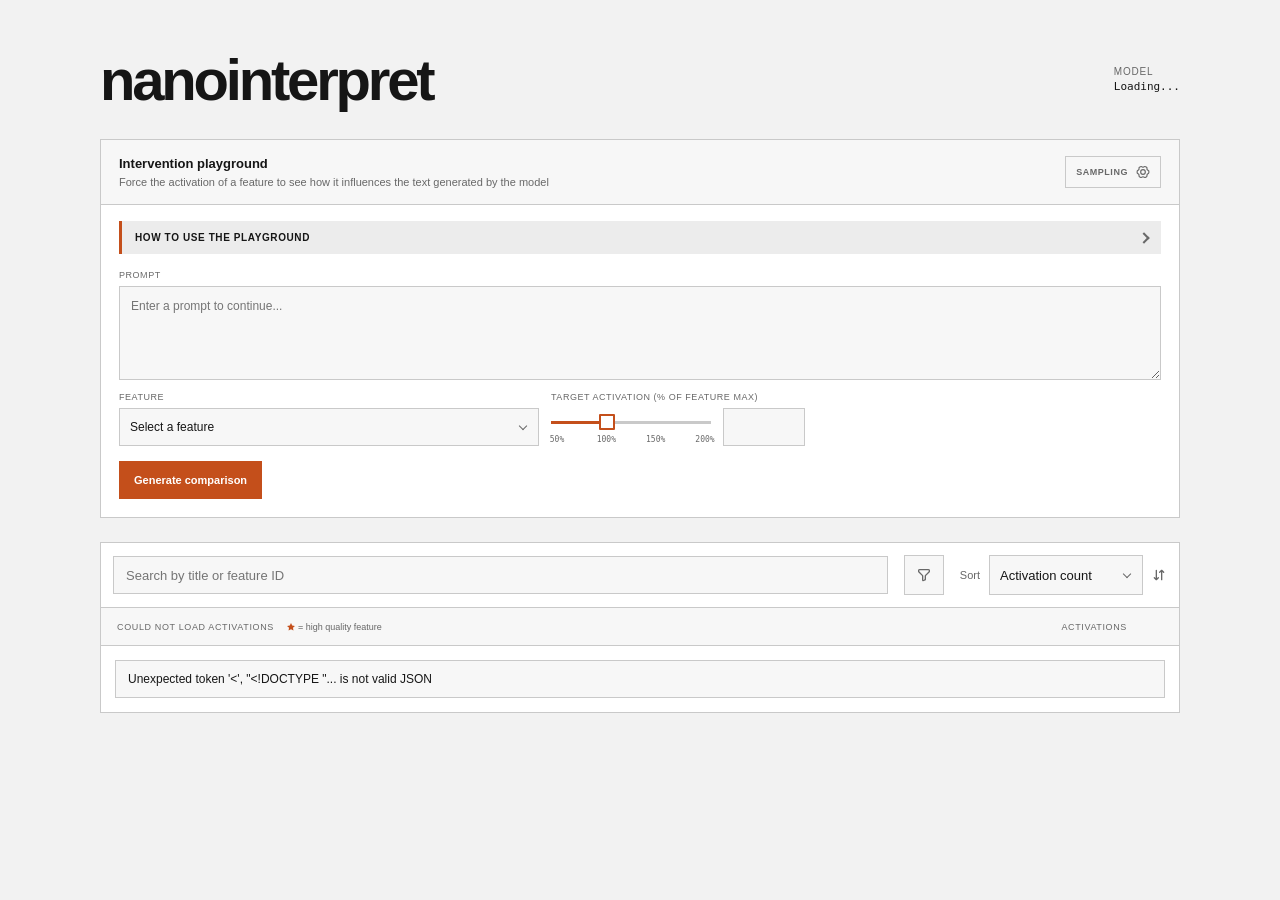
==== visualizer/index.html @ 6c3420eb "Hide details on mobile + filter semantic by default" ====
<!doctype html>
<html lang="en">
  <head>
    <meta charset="UTF-8" />
    <meta name="viewport" content="width=device-width, initial-scale=1.0" />
    <meta name="color-scheme" content="light dark" />
    <title>nanointerpret</title>
    <link rel="icon" href="favicon.svg" type="image/svg+xml" />
    <link rel="stylesheet" href="style.css" />
  </head>
  <body>
    <main>
      <header class="page-header">
        <h1>nanointerpret</h1>
        <dl class="dataset-meta" id="dataset-meta" aria-label="Activation metadata">
          <div><dt>Model</dt><dd>Loading...</dd></div>
        </dl>
      </header>

      <section class="playground" aria-labelledby="playground-title">
        <header class="playground-header">
          <div>
            <h2 id="playground-title">Intervention playground</h2>
            <p>Force the activation of a feature to see how it influences the text generated by the model</p>
          </div>
          <button
            class="popover-button settings-button"
            type="button"
            aria-label="Sampling settings"
            aria-haspopup="dialog"
            popovertarget="sampling-settings-dialog"
          >
            <span>Sampling</span>
            <span class="settings-icon" aria-hidden="true"></span>
          </button>
        </header>

        <div
          id="sampling-settings-dialog"
          class="popover-dialog sampling-settings-dialog"
          popover
          role="dialog"
          aria-labelledby="sampling-settings-title"
        >
          <header>
            <h3 id="sampling-settings-title">Sampling settings</h3>
          </header>

          <div class="sampling-settings-grid">
            <div class="sampling-setting">
              <label for="token-count-input">Maximum tokens</label>
              <div class="sampling-setting-control">
                <input
                  id="token-count-input"
                  form="intervention-form"
                  name="max_new_tokens"
                  type="number"
                  min="1"
                  max="256"
                  step="1"
                  value="64"
                  required
                />
              </div>
            </div>

            <div class="sampling-setting">
              <label for="temperature-input">Temperature</label>
              <div class="sampling-setting-control">
                <input
                  id="temperature-input"
                  form="intervention-form"
                  name="temperature"
                  type="number"
                  min="0"
                  max="2"
                  step="0.05"
                  value="0"
                  required
                />
              </div>
            </div>

            <div class="sampling-setting">
              <label for="top-p-input">Top P</label>
              <div class="sampling-setting-control">
                <input
                  id="top-p-input"
                  form="intervention-form"
                  name="top_p"
                  type="number"
                  min="0.01"
                  max="1"
                  step="0.01"
                  value="0.95"
                  required
                />
              </div>
            </div>

            <div class="sampling-setting">
              <label for="top-k-input">Top K</label>
              <div class="sampling-setting-control">
                <input
                  id="top-k-input"
                  form="intervention-form"
                  name="top_k"
                  type="number"
                  min="0"
                  max="100"
                  step="1"
                  value="64"
                  required
                />
              </div>
            </div>

            <div class="sampling-setting">
              <label for="repetition-penalty-input">
                Repetition penalty
              </label>
              <div class="sampling-setting-control">
                <input
                  id="repetition-penalty-input"
                  form="intervention-form"
                  name="repetition_penalty"
                  type="number"
                  min="1"
                  max="2"
                  step="0.05"
                  value="1.1"
                  required
                />
              </div>
            </div>
          </div>
        </div>

        <form id="intervention-form" class="intervention-form">
          <details class="intervention-info">
            <summary>
              How to use the playground
              <span class="chevron" aria-hidden="true"></span>
            </summary>
            <ol>
              <li>Enter a prompt like <q>I was driving when</q></li>
              <li>
                Choose the feature that you want to forcefully activate. Open the
                feature dropdown and scroll or search by ID or title.
              </li>
              <li>
                Choose how strongly to activate the feature:
                <ul>
                  <li><strong>50%</strong> mildly activated</li>
                  <li><strong>100%</strong> maximum observed activation</li>
                  <li><strong>200%</strong> twice the maximum (may break the model)</li>
                </ul>
              </li>
              <li>Press <strong>Generate comparison</strong></li>
            </ol>
          </details>

          <details id="intervention-examples" class="intervention-info" hidden>
            <summary>
              Examples
              <span class="chevron" aria-hidden="true"></span>
            </summary>
            <div id="intervention-example-list" class="intervention-example-list"></div>
          </details>

          <input type="hidden" name="mode" value="clamp" />

          <label>
            <span>Prompt</span>
            <textarea
              name="prompt"
              rows="4"
              placeholder="Enter a prompt to continue..."
              required
            ></textarea>
          </label>

          <div class="intervention-controls">
            <div class="form-field">
              <span id="feature-label">Feature</span>
              <select
                id="feature-input"
                name="feature_id"
                aria-labelledby="feature-label"
                data-feature-search
                hidden
              >
                <option value="" selected hidden>Select a feature</option>
              </select>
            </div>

            <div class="amount-field">
              <span>Target activation (% of feature max)</span>
              <div class="amount-control">
                <div class="amount-preset-control">
                  <input
                    class="progress-range"
                    type="range"
                    min="0.5"
                    max="2"
                    step="0.5"
                    value="1.0"
                    aria-label="Percentage of maximum activation"
                  />
                  <div class="amount-step-labels" aria-hidden="true">
                    <span>50%</span>
                    <span>100%</span>
                    <span>150%</span>
                    <span>200%</span>
                  </div>
                </div>
                <input
                  name="amount"
                  type="number"
                  step="any"
                  title="Custom value"
                  aria-label="Target activation value"
                  required
                />
              </div>
            </div>
          </div>

          <div class="playground-actions">
            <button class="primary-button" type="submit">
              Generate comparison
            </button>
          </div>
        </form>

        <div id="generation-results" class="generation-results" hidden>
          <article>
            <header>
              <h3>Unmodified</h3>
            </header>
            <pre id="baseline-output" class="generation-output"></pre>
          </article>
          <article>
            <header>
              <h3>Intervened</h3>
            </header>
            <pre id="intervened-output" class="generation-output"></pre>
          </article>
        </div>
      </section>

      <section class="browser" aria-label="Feature browser">
        <header class="toolbar">
          <input
            id="search-input"
            type="search"
            placeholder="Search by title or feature ID"
            aria-label="Search features"
            autocomplete="off"
          />

          <button
            class="popover-button filter-button"
            type="button"
            aria-label="Filter features"
            aria-haspopup="dialog"
            popovertarget="filter-popover"
          >
            <span class="filter-icon" aria-hidden="true"></span>
          </button>

          <div
            id="filter-popover"
            class="popover-dialog filter-popover"
            popover
            role="dialog"
            aria-labelledby="filter-title"
          >
            <header>
              <h3 id="filter-title">Filters</h3>
            </header>
            <div class="filter-options">
              <section class="category-filter" aria-labelledby="category-filter-title">
                <span id="category-filter-title">Category</span>
                <select id="category-select" aria-labelledby="category-filter-title" hidden>
                  <option value="">All categories</option>
                  <option value="token-specific">Token-specific</option>
                  <option value="lexical">Lexical</option>
                  <option value="semantic" selected>Semantic</option>
                </select>
              </section>
              <section aria-labelledby="activation-count-title">
                <div class="activation-count-heading">
                  <span id="activation-count-title">Activation count</span>
                  <output id="activation-count-output"></output>
                </div>
                <div id="activation-count-range" class="dual-range activation-count-range">
                  <input
                    id="minimum-activation-count"
                    type="range"
                    min="0"
                    max="1"
                    step="0.001"
                    value="0"
                    aria-label="Minimum activation count"
                  />
                  <input
                    id="maximum-activation-count"
                    type="range"
                    min="0"
                    max="1"
                    step="0.001"
                    value="1"
                    aria-label="Maximum activation count"
                  />
                </div>
                <div class="activation-count-bounds" aria-hidden="true">
                  <span id="minimum-activation-bound"></span>
                  <span id="maximum-activation-bound"></span>
                </div>
              </section>
              <button
                id="clear-filters-button"
                class="clear-filters-button"
                type="button"
                disabled
              >
                Clear
              </button>
            </div>
          </div>

          <div class="sort-group">
            <div class="sort-control">
              <span id="sort-label">Sort</span>
              <select id="sort-select" aria-labelledby="sort-label" hidden>
                <option value="id">Feature ID</option>
                <option value="count" selected>Activation count</option>
                <option value="title">Title</option>
              </select>
            </div>
            <button
              id="sort-direction-button"
              class="icon-button sort-direction-button"
              type="button"
              aria-label="Reverse feature order"
            ></button>
          </div>
        </header>

        <div class="list-heading">
          <span class="list-summary">
            <span id="result-count" role="status">Loading activations...</span>
            <span class="feature-quality-legend" aria-label="Star = high quality feature">
              <span class="feature-star" aria-hidden="true"></span>
              <span>= high quality feature</span>
            </span>
          </span>
          <span class="column-labels" aria-hidden="true">Activations</span>
        </div>

        <div id="error-message" class="error-message" hidden></div>
        <div id="feature-list" aria-live="polite"></div>
        <nav id="feature-pagination" class="pagination" aria-label="Feature pages" hidden>
          <button
            id="previous-page-button"
            class="icon-button page-button previous-page-button"
            type="button"
            aria-label="Previous page"
          ></button>
          <div class="pagination-label">
            <span>Page</span>
            <select id="page-select" aria-label="Feature page" hidden></select>
            <span id="page-count"></span>
          </div>
          <button
            id="next-page-button"
            class="icon-button page-button next-page-button"
            type="button"
            aria-label="Next page"
          ></button>
        </nav>
      </section>
    </main>

    <script src="config.js"></script>
    <script src="app.js" defer></script>
  </body>
</html>
---- visualizer/style.css ----
:root {
  color-scheme: light dark;
  --background: #f2f2f2;
  --surface: #fff;
  --text: #161616;
  --muted: #686868;
  --line: #c9c9c9;
  --soft-line: #e2e2e2;
  --subtle: #f7f7f7;
  --accent: #c44f1b;
  --accent-soft: #ececec;
  --activation-highlight: #c44f1b;
  --on-accent: #fff;
  --control-height: 38px;
  --range-thumb-width: 16px;
  --range-thumb-height: 16px;
  --mono: "SFMono-Regular", Consolas, monospace;
  color: var(--text);
  background: var(--background);
  font-family: Inter, ui-sans-serif, -apple-system, BlinkMacSystemFont, "Segoe UI", sans-serif;
}
@media (prefers-color-scheme: dark) {
  :root {
    --background: #171717;
    --surface: #222;
    --text: #ededed;
    --muted: #aaa;
    --line: #555;
    --soft-line: #3a3a3a;
    --subtle: #292929;
    --accent: #c95c2d;
    --accent-soft: #3a302c;
  }
}
* { box-sizing: border-box; }
body {
  min-width: 320px;
  margin: 0;
}
button,
input,
textarea { font: inherit; }
main {
  width: min(1080px, calc(100% - 40px));
  margin: 0 auto;
  padding: 52px 0 80px;
}
/* Page header */
.page-header {
  display: flex;
  align-items: center;
  justify-content: space-between;
  gap: 32px;
  margin-bottom: 32px;
  h1 {
    margin: 0;
    font-size: clamp(38px, 6vw, 58px);
    font-weight: 650;
    letter-spacing: -0.055em;
    line-height: 0.95;
  }
}
.dataset-meta {
  display: flex;
  flex-wrap: wrap;
  justify-content: flex-end;
  gap: 14px 28px;
  margin: 0;
  dt {
    margin-bottom: 3px;
    color: var(--muted);
    font-size: 10px;
    letter-spacing: 0.08em;
    text-transform: uppercase;
  }
  dd {
    margin: 0;
    font-family: var(--mono);
    font-size: 11px;
  }
}

/* Shared panels and controls */
.playground,
.browser {
  border: 1px solid var(--line);
  background: var(--surface);
}
.playground-header h2,
.popover-dialog h3,
.generation-results h3 {
  margin: 0;
  font-size: 13px;
}
.popover-button {
  display: flex;
  align-items: center;
  flex: 0 0 auto;
  border: 1px solid var(--line);
  border-radius: 0;
  color: var(--muted);
  background: transparent;
  cursor: pointer;
  &:hover {
    border-color: var(--text);
    color: var(--text);
  }
}
.icon-button:hover { color: var(--text); }
.settings-icon,
.filter-icon,
.icon-button::after,
.range-result-count::after {
  background: currentcolor;
  mask: var(--icon) center / contain no-repeat;
  -webkit-mask: var(--icon) center / contain no-repeat;
}
.popover-dialog {
  position: fixed;
  inset: anchor(bottom) anchor(right) auto auto;
  margin: 8px 0 0;
  padding: 0;
  border: 1px solid var(--line);
  border-radius: 0;
  color: var(--text);
  background: var(--surface);
  box-shadow: 0 18px 60px rgb(0 0 0 / 28%);
  > header {
    border-bottom: 1px solid var(--line);
    background: var(--subtle);
  }
}
.intervention-form label,
.form-field,
.amount-field,
.sampling-setting > label {
  display: grid;
  gap: 6px;
  color: var(--muted);
  font-size: 9px;
  letter-spacing: 0.06em;
  text-transform: uppercase;
}
.intervention-form textarea,
.intervention-form input:not([type="range"]),
.sampling-setting-control input[type="number"] {
  width: 100%;
  border: 1px solid var(--line);
  border-radius: 0;
  color: var(--text);
  background-color: var(--subtle);
  font-size: 12px;
}
.intervention-form input:not([type="range"]),
.sampling-setting-control input[type="number"] {
  height: var(--control-height);
  padding: 0 10px;
}
.intervention-form .custom-select-trigger {
  height: var(--control-height);
  padding: 0 10px;
  font-size: 12px;
}

/* Custom dropdowns */
.custom-select {
  position: relative;
  min-width: 0;
}
.custom-select.is-open { z-index: 40; }
.custom-select-trigger {
  display: grid;
  grid-template-columns: minmax(0, 1fr) 8px;
  align-items: center;
  gap: 10px;
  width: 100%;
  margin: 0;
  border: 1px solid var(--line);
  border-radius: 0;
  color: var(--text);
  background: var(--subtle);
  cursor: pointer;
  text-align: left;
  &:hover,
  &[aria-expanded="true"] { border-color: var(--text); }
  &[aria-invalid="true"] { border-color: var(--accent); }
}
.custom-select-value {
  display: flex;
  align-items: center;
  gap: 6px;
  overflow: hidden;
  min-width: 0;
  white-space: nowrap;
}
.feature-option-text {
  overflow: hidden;
  min-width: 0;
  text-overflow: ellipsis;
  white-space: nowrap;
}
.feature-star {
  --icon: url("icons/star.svg");
  display: inline-block;
  flex: 0 0 auto;
  width: 13px;
  height: 13px;
  color: var(--accent);
  background: currentcolor;
  mask: var(--icon) center / contain no-repeat;
  -webkit-mask: var(--icon) center / contain no-repeat;
}
.dropdown-chevron {
  width: 6px;
  height: 6px;
  margin-top: -3px;
  border-right: 1px solid currentcolor;
  border-bottom: 1px solid currentcolor;
  color: var(--muted);
  transform: rotate(45deg);
  transition: transform 120ms ease, margin 120ms ease;
}
.custom-select.is-open .dropdown-chevron {
  margin-top: 3px;
  transform: rotate(225deg);
}
.dropdown-menu {
  position: absolute;
  z-index: 50;
  top: calc(100% + 5px);
  left: 0;
  overflow-y: auto;
  max-height: min(260px, 50vh);
  padding: 0;
  border: 1px solid var(--line);
  color: var(--text);
  background: var(--surface);
  font-size: 11px;
  letter-spacing: 0;
  text-transform: none;
  scrollbar-color: var(--line) transparent;
  scrollbar-width: thin;
}
.select-menu {
  width: max-content;
  min-width: 100%;
  max-width: min(360px, calc(100vw - 32px));
}
.custom-select-option {
  padding: 8px 10px;
  cursor: pointer;
  user-select: none;
  white-space: nowrap;
  &.is-active { background: var(--subtle); }
  &[aria-selected="true"] {
    color: var(--accent);
    background: var(--accent-soft);
    box-shadow: inset 2px 0 var(--accent);
  }
}

/* Range controls */
input.progress-range {
  min-width: 0;
  height: 28px;
  appearance: none;
  background: transparent;
  cursor: pointer;
  &::-webkit-slider-runnable-track {
    height: 3px;
    background: linear-gradient(
      to right,
      var(--accent) 0 var(--range-progress),
      var(--line) var(--range-progress) 100%
    );
  }
  &::-moz-range-track {
    height: 3px;
    background: linear-gradient(
      to right,
      var(--accent) 0 var(--range-progress),
      var(--line) var(--range-progress) 100%
    );
  }
}
input.progress-range::-webkit-slider-thumb,
.dual-range input[type="range"]::-webkit-slider-thumb {
  box-sizing: border-box;
  width: var(--range-thumb-width);
  height: var(--range-thumb-height);
  margin-top: calc((3px - var(--range-thumb-height)) / 2);
  border: 2px solid var(--accent);
  border-radius: 1px;
  appearance: none;
  background: #fff;
  cursor: pointer;
  pointer-events: auto;
}
input.progress-range::-moz-range-thumb,
.dual-range input[type="range"]::-moz-range-thumb {
  box-sizing: border-box;
  width: var(--range-thumb-width);
  height: var(--range-thumb-height);
  border: 2px solid var(--accent);
  border-radius: 1px;
  background: #fff;
  cursor: pointer;
  pointer-events: auto;
}
.dual-range {
  --range-start: 0%;
  --range-end: 100%;
  position: relative;
  &::before {
    content: "";
    position: absolute;
    inset: 12px 0 auto;
    height: 3px;
    background: linear-gradient(
      to right,
      var(--line) 0 var(--range-start),
      var(--accent) var(--range-start) var(--range-end),
      var(--line) var(--range-end) 100%
    );
  }
  input[type="range"] {
    position: absolute;
    z-index: 2;
    inset: 0 auto auto 0;
    width: 100%;
    height: 28px;
    margin: 0;
    appearance: none;
    background: transparent;
    pointer-events: none;
    &::-webkit-slider-runnable-track {
      height: 3px;
      background: transparent;
    }
    &::-moz-range-track {
      height: 3px;
      background: transparent;
    }
  }
}

/* Intervention playground */
.playground { margin-bottom: 24px; }
.playground-header {
  display: flex;
  align-items: center;
  justify-content: space-between;
  gap: 16px;
  padding: 16px 18px;
  border-bottom: 1px solid var(--line);
  background: var(--subtle);
  p {
    margin: 5px 0 0;
    color: var(--muted);
    font-size: 11px;
  }
}
.settings-button {
  height: 32px;
  padding: 0 10px;
  gap: 8px;
  font-size: 9px;
  font-weight: 600;
  letter-spacing: 0.06em;
  text-transform: uppercase;
  anchor-name: --sampling-settings-button;
}
.playground:has(.sampling-settings-dialog:popover-open) .settings-button,
.toolbar:has(#clear-filters-button:not(:disabled)) .filter-button,
.toolbar:has(.filter-popover:popover-open) .filter-button {
  border-color: var(--accent);
  color: var(--on-accent);
  background: var(--accent);
}
.settings-icon {
  --icon: url("icons/settings.svg");
  display: block;
  width: 14px;
  height: 14px;
}
.sampling-settings-dialog {
  position-anchor: --sampling-settings-button;
  width: min(380px, calc(100% - 32px));
  > header { padding: 14px 16px; }
}
.sampling-settings-grid {
  display: grid;
  gap: 14px;
  padding: 16px;
}
.sampling-setting {
  display: grid;
  gap: 6px;
}
.sampling-setting-control {
  display: flex;
  align-items: center;
  gap: 12px;
  .progress-range { flex: 1; }
  input[type="number"] { width: 68px; }
}
.intervention-form {
  padding: 16px 18px 18px;
  textarea {
    padding: 10px 11px;
    resize: vertical;
    line-height: 1.5;
  }
}
.intervention-info {
  margin-bottom: 16px;
  border-left: 3px solid var(--accent);
  background: var(--accent-soft);
  > summary {
    display: flex;
    align-items: center;
    justify-content: space-between;
    gap: 16px;
    padding: 11px 13px;
    cursor: pointer;
    font-size: 10px;
    font-weight: 600;
    letter-spacing: 0.06em;
    list-style: none;
    text-transform: uppercase;
    &::-webkit-details-marker { display: none; }
  }
  ol {
    display: grid;
    gap: 7px;
    margin: 0;
    padding: 0 13px 13px 38px;
    color: var(--muted);
    font-size: 11px;
    line-height: 1.55;
  }
  li::marker {
    color: var(--accent);
    font-family: var(--mono);
    font-size: 9px;
    font-weight: 600;
  }
  ul {
    margin: 4px 0 0;
    padding-left: 18px;
  }
  strong {
    color: var(--text);
    font-weight: 600;
  }
}
.intervention-example-list {
  display: grid;
  gap: 7px;
  padding: 0 13px 13px;
}
.intervention-example {
  display: flex;
  align-items: center;
  gap: 10px;
  min-width: 0;
  color: var(--muted);
  font-size: 11px;
  line-height: 1.4;
}
.intervention-example-value {
  overflow: hidden;
  min-width: 0;
  text-overflow: ellipsis;
  white-space: nowrap;
  &.example-prompt { flex: 1 1 180px; }
  &.example-feature { flex: 1 1 150px; }
  &.example-strength { flex: 0 0 auto; }
  &::before {
    content: attr(data-label) " ";
    color: var(--text);
    font-size: 9px;
    font-weight: 600;
    letter-spacing: 0.04em;
    text-transform: uppercase;
  }
}
.intervention-example-button {
  flex: 0 0 auto;
  min-height: 26px;
  padding: 0 8px;
  border: 1px solid var(--line);
  border-radius: 0;
  color: var(--text);
  background: transparent;
  cursor: pointer;
  font-size: 9px;
  font-weight: 600;
  letter-spacing: 0.04em;
  text-transform: uppercase;
  &:hover { border-color: var(--text); }
}
.intervention-controls {
  display: grid;
  grid-template-columns: minmax(220px, 420px) max-content;
  align-items: start;
  gap: 12px;
  margin-top: 12px;
}
.searchable-select-menu {
  overflow: hidden;
  width: min(420px, calc(100vw - 40px));
  max-height: none;
}
.select-search-wrap {
  border-bottom: 1px solid var(--line);
  background: var(--subtle);
}
.intervention-form input.select-search {
  height: var(--control-height);
  border: 0;
  background: transparent;
  font-size: 11px;
  letter-spacing: 0;
  text-transform: none;
  appearance: none;
  &::placeholder { color: var(--muted); }
  &::-webkit-search-cancel-button { appearance: none; }
  &:focus-visible {
    outline: 0;
    box-shadow: inset 2px 0 var(--accent);
  }
}
.searchable-select-options {
  overflow-y: auto;
  max-height: min(260px, 50vh);
  scrollbar-color: var(--line) transparent;
  scrollbar-width: thin;
}
.select-empty {
  margin: 0;
  padding: 12px 10px;
  color: var(--muted);
}
.searchable-select-menu .custom-select-option {
  display: flex;
  align-items: center;
  gap: 6px;
  overflow: hidden;
}
.amount-control {
  display: grid;
  grid-template-columns: minmax(0, 160px) 82px;
  align-items: start;
  gap: 12px;
}
.amount-preset-control {
  min-width: 0;
  .progress-range {
    display: block;
    width: 100%;
    margin: 0;
    padding: 0;
    border: 0;
  }
}
.amount-step-labels {
  display: flex;
  justify-content: space-between;
  height: 8px;
  margin: 0 6px;
  color: var(--muted);
  font-family: var(--mono);
  font-size: 8px;
  font-variant-numeric: tabular-nums;
  letter-spacing: 0;
  line-height: 1;
  span {
    display: flex;
    flex: 0 0 0;
    min-width: 0;
    justify-content: center;
    white-space: nowrap;
  }
}
.playground-actions {
  display: flex;
  align-items: center;
  gap: 16px;
  margin-top: 15px;
}
.primary-button {
  min-height: var(--control-height);
  padding: 0 14px;
  border: 1px solid var(--accent);
  color: var(--on-accent);
  background: var(--accent);
  cursor: pointer;
  font-size: 11px;
  font-weight: 600;
  &:disabled {
    cursor: wait;
    opacity: 0.55;
  }
}
.playground-error {
  color: var(--accent);
  font-size: 10px;
}
.generation-results {
  grid-template-columns: repeat(2, minmax(0, 1fr));
  border-top: 1px solid var(--line);
  &:not([hidden]) { display: grid; }
  article + article { border-left: 1px solid var(--line); }
  article > header {
    padding: 8px 12px;
    border-bottom: 1px solid var(--soft-line);
    background: var(--subtle);
  }
}
.generation-output {
  min-height: 120px;
  margin: 0;
  padding: 14px;
  font-family: var(--mono);
  font-size: 11px;
  line-height: 1.65;
  overflow-wrap: anywhere;
  white-space: pre-wrap;
  &.is-loading {
    display: flex;
    align-items: center;
    flex-direction: column;
    justify-content: center;
    gap: 10px;
  }
}
.generation-wait-note {
  color: var(--muted);
  font-size: 10px;
  text-align: center;
}
.generation-spinner {
  width: 18px;
  height: 18px;
  border: 2px solid var(--soft-line);
  border-top-color: var(--accent);
  border-radius: 50%;
  animation: spin 0.8s linear infinite;
}
@keyframes spin {
  to { transform: rotate(1turn); }
}
.generation-prompt {
  color: var(--muted);
  background: var(--accent-soft);
  box-decoration-break: clone;
  -webkit-box-decoration-break: clone;
}

/* Feature browser */
.browser {
  --feature-activation-column: 110px;
  --feature-id-column: 64px;
  --feature-toggle-column: 52px;
  overflow: hidden;
}
.toolbar {
  display: flex;
  align-items: center;
  flex-wrap: wrap;
  justify-content: space-between;
  gap: 16px;
  padding: 12px;
  border-bottom: 1px solid var(--line);
  input[type="search"] {
    height: var(--control-height);
    padding: 0 12px;
    border: 1px solid var(--line);
    color: var(--text);
    background-color: var(--subtle);
    font-size: 13px;
  }
  > input[type="search"] {
    flex: 1 1 320px;
    width: auto;
    min-width: 200px;
  }
  .sort-control {
    display: flex;
    align-items: center;
    gap: 9px;
    color: var(--muted);
    font-size: 11px;
  }
  .custom-select-trigger {
    height: 40px;
    padding: 0 10px;
    font-size: 13px;
  }
}
.filter-button {
  anchor-name: --filter-button;
  display: grid;
  place-items: center;
  width: 40px;
  height: 40px;
  margin-left: auto;
  padding: 0;
  background: var(--subtle);
}
.filter-icon {
  --icon: url("icons/filter.svg");
  width: 16px;
  height: 16px;
}
.filter-popover {
  position-anchor: --filter-button;
  width: 260px;
  > header { padding: 12px 14px; }
  h3 { font-size: 12px; }
}
.filter-options {
  display: grid;
  gap: 14px;
  padding: 14px;
}
.category-filter {
  display: grid;
  gap: 8px;
  color: var(--muted);
  font-size: 11px;
  .custom-select { width: 100%; }
  .custom-select-trigger {
    width: 100%;
    background: var(--surface);
  }
}
.clear-filters-button {
  min-height: 34px;
  padding: 0 12px;
  border: 1px solid var(--line);
  color: var(--text);
  background: transparent;
  cursor: pointer;
  font-size: 9px;
  letter-spacing: 0.07em;
  text-transform: uppercase;
  &:disabled {
    color: var(--muted);
    cursor: default;
  }
}
.sort-group {
  display: flex;
  align-items: center;
  gap: 8px;
}
.sort-control .custom-select { width: 154px; }
.icon-button {
  display: grid;
  place-items: center;
  flex: 0 0 auto;
  width: 16px;
  height: 16px;
  padding: 0;
  border: 0;
  color: var(--muted);
  background: transparent;
  cursor: pointer;
}
.icon-button::after,
.range-result-count::after {
  content: "";
  width: 16px;
  height: 16px;
}
.sort-direction-button::after,
.range-result-count::after {
  --icon: url("icons/switch.svg");
}
.activation-count-heading,
.activation-count-bounds {
  display: flex;
  justify-content: space-between;
}
.activation-count-heading {
  align-items: baseline;
  color: var(--muted);
  font-size: 11px;
  output { color: var(--text); }
}
.activation-count-heading output,
.activation-count-bounds {
  font-family: var(--mono);
  font-size: 9px;
  font-variant-numeric: tabular-nums;
}
.activation-count-range {
  height: 28px;
  margin-top: 8px;
}
.activation-count-bounds { color: var(--muted); }
.list-heading {
  display: grid;
  grid-template-columns: 1fr auto;
  align-items: center;
  min-height: 38px;
  padding: 0 var(--feature-toggle-column) 0 16px;
  border-bottom: 1px solid var(--line);
  color: var(--muted);
  background: var(--subtle);
  font-size: 9px;
  letter-spacing: 0.07em;
  text-transform: uppercase;
}
.list-summary,
.feature-quality-legend {
  display: flex;
  align-items: center;
}
.list-summary {
  gap: 12px;
  min-width: 0;
}
.feature-quality-legend {
  gap: 2px;
  flex: 0 0 auto;
  letter-spacing: 0;
  text-transform: none;
}
.feature-quality-legend .feature-star {
  width: 10px;
  height: 10px;
}
.column-labels {
  display: grid;
  grid-template-columns: var(--feature-activation-column);
  text-align: right;
}

/* Feature list and detail */
.feature {
  border-bottom: 1px solid var(--soft-line);
  &:last-child { border-bottom: 0; }
  > summary {
    display: grid;
    grid-template-columns:
      var(--feature-id-column)
      minmax(180px, 1fr)
      var(--feature-activation-column)
      var(--feature-toggle-column);
    align-items: center;
    min-height: 58px;
    padding-left: 16px;
    cursor: pointer;
    list-style: none;
    &::-webkit-details-marker { display: none; }
    &:hover { background: var(--subtle); }
  }
  &[open] > summary {
    background: var(--accent-soft);
    box-shadow: inset 3px 0 var(--accent);
  }
}
.pagination {
  display: flex;
  align-items: center;
  justify-content: center;
  gap: 14px;
  min-height: 58px;
  padding: 10px 16px;
  border-top: 1px solid var(--line);
  background: var(--subtle);
  &[hidden] { display: none; }
  .pagination-label {
    display: flex;
    align-items: center;
    gap: 8px;
    color: var(--muted);
    font-family: var(--mono);
    font-size: 10px;
    font-variant-numeric: tabular-nums;
  }
  .custom-select {
    width: 68px;
    font-family: var(--mono);
  }
  .custom-select-trigger {
    height: 34px;
    padding: 0 10px;
    background: var(--surface);
    font-size: 11px;
  }
  .select-menu {
    top: auto;
    bottom: calc(100% + 5px);
    width: 100%;
    min-width: 68px;
    font-size: 10px;
  }
}
.previous-page-button::after { --icon: url("icons/arrow_left.svg"); }
.next-page-button::after { --icon: url("icons/arrow_right.svg"); }
.page-button:disabled {
  cursor: default;
  opacity: 0.25;
}
.feature-id,
.feature-stat,
.context-stats,
.token-percentile {
  font-family: var(--mono);
  font-variant-numeric: tabular-nums;
}
.feature-id,
.feature-stat {
  color: var(--muted);
  font-size: 11px;
}
.feature-title {
  display: flex;
  align-items: center;
  gap: 7px;
  overflow: hidden;
  padding-right: 20px;
  font-size: 13px;
  font-weight: 600;
}
.feature-title-text {
  overflow: hidden;
  min-width: 0;
  text-overflow: ellipsis;
  white-space: nowrap;
}
.feature-category {
  flex: 0 0 auto;
  padding: 3px 6px;
  border: 1px solid var(--line);
  border-radius: 999px;
  color: var(--muted);
  font-size: 8px;
  font-weight: 500;
  letter-spacing: 0.04em;
  line-height: 1;
  text-transform: uppercase;
}
.feature-stat { text-align: right; }
.chevron {
  width: 8px;
  height: 8px;
  align-self: center;
  justify-self: center;
  border-right: 2px solid;
  border-bottom: 2px solid;
  color: var(--muted);
  transform: rotate(-45deg);
}
.feature[open] .chevron,
.intervention-info[open] .chevron {
  color: var(--accent);
  transform: rotate(45deg);
}
.feature-body {
  padding: 22px 24px 26px calc(16px + var(--feature-id-column));
  border-top: 1px solid var(--line);
  background: var(--subtle);
  &.is-loading {
    display: grid;
    place-items: center;
  }
}
.feature-overview {
  display: grid;
  grid-template-columns: minmax(0, 1fr) auto;
  align-items: start;
  gap: 32px;
  margin-bottom: 22px;
  padding-bottom: 22px;
  border-bottom: 1px solid var(--line);
}
.feature-facts {
  display: grid;
  grid-template-columns: repeat(3, minmax(104px, 1fr));
  gap: 8px;
  justify-self: end;
  margin: 0;
  padding: 0;
}
.feature-fact {
  display: flex;
  flex-direction: column;
  padding: 9px 12px;
  border: 1px solid var(--line);
  background: var(--surface);
  dt {
    color: var(--muted);
    font-size: 8px;
    letter-spacing: 0.06em;
    line-height: 1.25;
    text-transform: uppercase;
  }
  dd {
    order: -1;
    margin: 0 0 5px;
    font-family: var(--mono);
    font-size: 17px;
    font-variant-numeric: tabular-nums;
    font-weight: 600;
    line-height: 1;
  }
}
.token-summary h3,
.range-heading {
  margin: 0;
  font-size: 12px;
}
.token-summary h3 { margin-bottom: 9px; }
.token-group {
  display: grid;
  grid-template-columns: 32px 1fr;
  align-items: start;
  gap: 8px;
  + .token-group { margin-top: 6px; }
}
.token-percentile {
  padding-top: 3px;
  color: var(--muted);
  font-size: 9px;
}
.token-list {
  display: flex;
  flex-wrap: wrap;
  gap: 5px;
}
.token-name {
  overflow: hidden;
  max-width: 180px;
  padding: 3px 6px;
  border: 1px solid var(--line);
  background: var(--surface);
  font-family: var(--mono);
  font-size: 10px;
  text-overflow: ellipsis;
  white-space: pre;
}
.range-value,
.range-result-count {
  color: var(--muted);
  font-family: var(--mono);
  font-size: 9px;
  font-variant-numeric: tabular-nums;
}
.distribution-plot {
  display: grid;
  grid-template-columns: repeat(var(--distribution-bin-count), minmax(2px, 1fr));
  height: 92px;
  align-items: end;
  gap: 2px;
  margin-top: 12px;
  border-bottom: 1px solid var(--line);
}
.distribution-bar {
  min-height: 2px;
  background: var(--accent);
  opacity: 0.2;
  &.selected { opacity: 1; }
}
.range-selector { height: 48px; }
.range-value-track {
  position: absolute;
  right: 7px;
  left: 7px;
}
.range-value {
  position: absolute;
  top: 31px;
  transform: translateX(-50%);
  white-space: nowrap;
  pointer-events: none;
}
.range-result-count {
  display: flex;
  align-items: center;
  gap: 5px;
  width: 100%;
  margin: 10px 0 9px;
  padding: 14px 0 0;
  border: 0;
  border-top: 1px solid var(--line);
  background: transparent;
  cursor: pointer;
  &::after {
    width: 13px;
    height: 13px;
  }
}
.contexts {
  display: grid;
  gap: 9px;
}
.context-card {
  overflow: hidden;
  border: 1px solid var(--line);
  background: var(--surface);
}
.context-header {
  display: flex;
  align-items: center;
  justify-content: space-between;
  gap: 16px;
  min-height: 34px;
  padding: 7px 11px;
  border-bottom: 1px solid var(--soft-line);
  color: var(--muted);
  background: var(--subtle);
  font-size: 9px;
  letter-spacing: 0.03em;
  text-transform: uppercase;
}
.context-stats { text-align: right; }
.tokens {
  margin: 0;
  padding: 14px;
  color: var(--text);
  font-family: var(--mono);
  font-size: 11px;
  line-height: 1.8;
  overflow-wrap: anywhere;
  white-space: pre-wrap;
}
.token.active {
  background-color: color-mix(
    in srgb,
    var(--activation-highlight) var(--activation-opacity),
    transparent
  );
  box-shadow: inset 0 -1px rgb(140 49 10 / 28%);
}
.loading,
.empty-state {
  margin: 0;
  padding: 24px 0;
  color: var(--muted);
  font-size: 12px;
}
.error-message {
  margin: 14px;
  padding: 11px 12px;
  border: 1px solid var(--line);
  background: var(--subtle);
  font-size: 12px;
}

/* Interaction and responsive layout */
:where(button, input, textarea, summary, a):focus-visible {
  outline: 2px solid var(--text);
  outline-offset: -2px;
}
:where(.progress-range, .dual-range input):focus-visible {
  outline-offset: 2px;
}
@media (max-width: 720px) {
  main {
    width: calc(100% - 20px);
    padding-top: 32px;
  }
  .page-header {
    display: block;
    text-align: center;
  }
  .dataset-meta { display: none; }
  .generation-results {
    &:not([hidden]) { grid-template-columns: 1fr; }
    article + article {
      border-top: 1px solid var(--line);
      border-left: 0;
    }
  }
  .toolbar {
    display: grid;
    grid-template-columns: auto minmax(0, 1fr);
    gap: 10px 16px;
    > input[type="search"] {
      grid-column: 1 / -1;
      width: 100%;
    }
  }
  .filter-button {
    justify-self: start;
    margin-left: 0;
  }
  .filter-popover {
    inset: anchor(bottom) auto auto anchor(left);
  }
  .sort-group {
    grid-column: 2;
    justify-self: end;
  }
  .list-heading { padding-right: 16px; }
  .column-labels,
  .feature-id,
  .feature-category,
  .feature-stat { display: none; }
  .feature > summary {
    grid-template-columns:
      minmax(0, 1fr)
      var(--feature-toggle-column);
  }
  .feature-body {
    padding: 18px 12px 22px;
  }
  .feature-overview {
    grid-template-columns: 1fr;
    gap: 16px;
  }
  .feature-facts {
    width: 100%;
    justify-self: stretch;
  }
  .context-header { align-items: flex-start; }
}
@media (max-width: 700px) {
  .intervention-example { gap: 7px; }
  .example-strength { display: none; }
}
@media (max-width: 560px) {
  .intervention-controls { grid-template-columns: 1fr; }
  .amount-control { grid-template-columns: minmax(0, 1fr) 82px; }
}
@media (max-width: 480px) {
  .example-prompt { display: none; }
}
@media (max-width: 380px) {
  .playground-actions {
    align-items: flex-start;
    flex-direction: column;
  }
  .toolbar { grid-template-columns: 1fr; }
  .toolbar > input[type="search"],
  .filter-button,
  .sort-group { grid-column: 1; }
  .sort-group { width: 100%; }
  .sort-control {
    flex: 1;
    justify-content: space-between;
  }
}
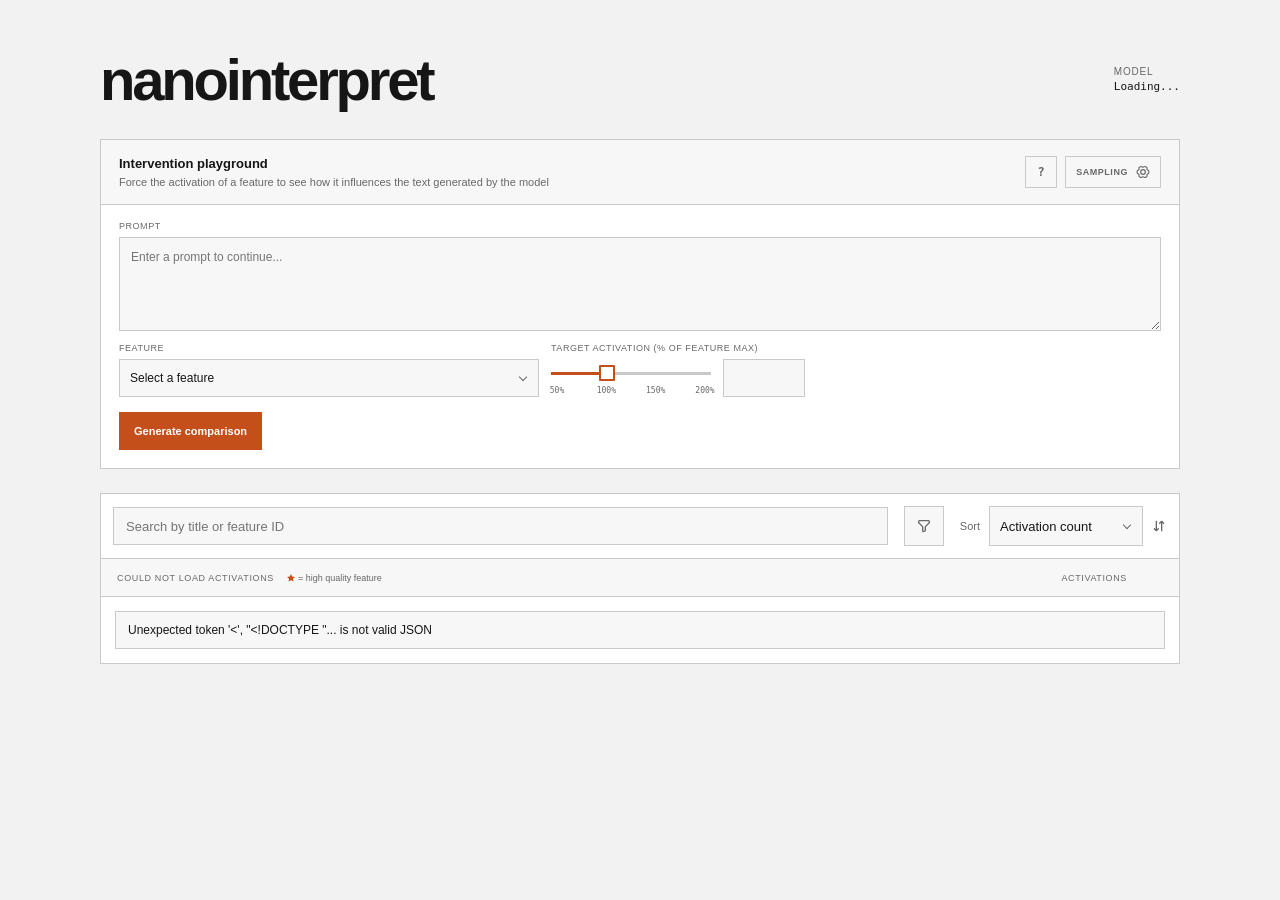
==== commit 4f591b0a: "Visualizer UI improvements" ====
--- a/visualizer/index.html
+++ b/visualizer/index.html
@@ -23,17 +23,56 @@
             <h2 id="playground-title">Intervention playground</h2>
             <p>Force the activation of a feature to see how it influences the text generated by the model</p>
           </div>
-          <button
-            class="popover-button settings-button"
-            type="button"
-            aria-label="Sampling settings"
-            aria-haspopup="dialog"
-            popovertarget="sampling-settings-dialog"
-          >
-            <span>Sampling</span>
-            <span class="settings-icon" aria-hidden="true"></span>
-          </button>
+          <div class="playground-header-actions">
+            <button
+              class="popover-button help-button"
+              type="button"
+              aria-label="How to use the playground"
+              aria-haspopup="dialog"
+              popovertarget="playground-help-dialog"
+            >
+              ?
+            </button>
+            <button
+              class="popover-button settings-button"
+              type="button"
+              aria-label="Sampling settings"
+              aria-haspopup="dialog"
+              popovertarget="sampling-settings-dialog"
+            >
+              <span>Sampling</span>
+              <span class="settings-icon" aria-hidden="true"></span>
+            </button>
+          </div>
         </header>
+
+        <div
+          id="playground-help-dialog"
+          class="popover-dialog playground-help-dialog"
+          popover
+          role="dialog"
+          aria-labelledby="playground-help-title"
+        >
+          <header>
+            <h3 id="playground-help-title">How to use the playground</h3>
+          </header>
+          <ol>
+            <li>Enter a prompt like <q>I was driving when</q></li>
+            <li>
+              Choose the feature that you want to forcefully activate. Open the
+              feature dropdown and scroll or search by ID or title.
+            </li>
+            <li>
+              Choose how strongly to activate the feature:
+              <ul>
+                <li><strong>50%</strong> mildly activated</li>
+                <li><strong>100%</strong> maximum observed activation</li>
+                <li><strong>200%</strong> twice the maximum (may break the model)</li>
+              </ul>
+            </li>
+            <li>Press <strong>Generate comparison</strong></li>
+          </ol>
+        </div>
 
         <div
           id="sampling-settings-dialog"
@@ -137,29 +176,6 @@
         </div>
 
         <form id="intervention-form" class="intervention-form">
-          <details class="intervention-info">
-            <summary>
-              How to use the playground
-              <span class="chevron" aria-hidden="true"></span>
-            </summary>
-            <ol>
-              <li>Enter a prompt like <q>I was driving when</q></li>
-              <li>
-                Choose the feature that you want to forcefully activate. Open the
-                feature dropdown and scroll or search by ID or title.
-              </li>
-              <li>
-                Choose how strongly to activate the feature:
-                <ul>
-                  <li><strong>50%</strong> mildly activated</li>
-                  <li><strong>100%</strong> maximum observed activation</li>
-                  <li><strong>200%</strong> twice the maximum (may break the model)</li>
-                </ul>
-              </li>
-              <li>Press <strong>Generate comparison</strong></li>
-            </ol>
-          </details>
-
           <details id="intervention-examples" class="intervention-info" hidden>
             <summary>
               Examples
--- a/visualizer/style.css
+++ b/visualizer/style.css
@@ -360,16 +360,32 @@
     font-size: 11px;
   }
 }
+.playground-header-actions {
+  display: flex;
+  flex: 0 0 auto;
+  gap: 8px;
+  anchor-name: --playground-header-actions;
+  .popover-button {
+    align-items: center;
+    justify-content: center;
+    height: 32px;
+  }
+}
+.help-button {
+  width: 32px;
+  font-family: var(--mono);
+  font-size: 12px;
+  font-weight: 600;
+}
 .settings-button {
-  height: 32px;
   padding: 0 10px;
   gap: 8px;
   font-size: 9px;
   font-weight: 600;
   letter-spacing: 0.06em;
   text-transform: uppercase;
-  anchor-name: --sampling-settings-button;
-}
+}
+.playground:has(.playground-help-dialog:popover-open) .help-button,
 .playground:has(.sampling-settings-dialog:popover-open) .settings-button,
 .toolbar:has(#clear-filters-button:not(:disabled)) .filter-button,
 .toolbar:has(.filter-popover:popover-open) .filter-button {
@@ -383,8 +399,34 @@
   width: 14px;
   height: 14px;
 }
+.playground-help-dialog {
+  ol {
+    display: grid;
+    gap: 7px;
+    margin: 0;
+    padding: 14px 16px 16px 40px;
+    color: var(--muted);
+    font-size: 11px;
+    line-height: 1.55;
+  }
+  li::marker {
+    color: var(--accent);
+    font-family: var(--mono);
+    font-size: 9px;
+    font-weight: 600;
+  }
+  ul {
+    margin: 4px 0 0;
+    padding-left: 18px;
+  }
+  strong {
+    color: var(--text);
+    font-weight: 600;
+  }
+}
+.playground-help-dialog,
 .sampling-settings-dialog {
-  position-anchor: --sampling-settings-button;
+  position-anchor: --playground-header-actions;
   width: min(380px, calc(100% - 32px));
   > header { padding: 14px 16px; }
 }
@@ -430,40 +472,20 @@
     text-transform: uppercase;
     &::-webkit-details-marker { display: none; }
   }
-  ol {
-    display: grid;
-    gap: 7px;
-    margin: 0;
-    padding: 0 13px 13px 38px;
-    color: var(--muted);
-    font-size: 11px;
-    line-height: 1.55;
-  }
-  li::marker {
-    color: var(--accent);
-    font-family: var(--mono);
-    font-size: 9px;
-    font-weight: 600;
-  }
-  ul {
-    margin: 4px 0 0;
-    padding-left: 18px;
-  }
-  strong {
-    color: var(--text);
-    font-weight: 600;
-  }
 }
 .intervention-example-list {
   display: grid;
-  gap: 7px;
+  grid-template-columns: repeat(auto-fit, minmax(220px, 1fr));
+  gap: 10px;
   padding: 0 13px 13px;
 }
 .intervention-example {
   display: flex;
-  align-items: center;
-  gap: 10px;
+  flex-direction: column;
   min-width: 0;
+  padding: 12px;
+  border: 1px solid var(--line);
+  background: var(--surface);
   color: var(--muted);
   font-size: 11px;
   line-height: 1.4;
@@ -473,21 +495,12 @@
   min-width: 0;
   text-overflow: ellipsis;
   white-space: nowrap;
-  &.example-prompt { flex: 1 1 180px; }
-  &.example-feature { flex: 1 1 150px; }
-  &.example-strength { flex: 0 0 auto; }
-  &::before {
-    content: attr(data-label) " ";
-    color: var(--text);
-    font-size: 9px;
-    font-weight: 600;
-    letter-spacing: 0.04em;
-    text-transform: uppercase;
-  }
-}
+}
+.example-feature { color: var(--text); }
+.example-prompt { margin-top: 6px; }
 .intervention-example-button {
-  flex: 0 0 auto;
   min-height: 26px;
+  margin-top: 12px;
   padding: 0 8px;
   border: 1px solid var(--line);
   border-radius: 0;
@@ -1219,17 +1232,27 @@
     justify-self: stretch;
   }
   .context-header { align-items: flex-start; }
-}
-@media (max-width: 700px) {
-  .intervention-example { gap: 7px; }
-  .example-strength { display: none; }
+  .intervention-example-list {
+    grid-template-columns: 1fr;
+    gap: 0;
+  }
+  .intervention-example {
+    display: grid;
+    grid-template-columns: minmax(0, 1fr) auto;
+    align-items: center;
+    gap: 12px;
+    padding: 8px 0;
+    border: 0;
+    border-top: 1px solid var(--line);
+    background: transparent;
+  }
+  .intervention-example:last-child { border-bottom: 1px solid var(--line); }
+  .example-prompt { display: none; }
+  .intervention-example-button { margin-top: 0; }
 }
 @media (max-width: 560px) {
   .intervention-controls { grid-template-columns: 1fr; }
   .amount-control { grid-template-columns: minmax(0, 1fr) 82px; }
-}
-@media (max-width: 480px) {
-  .example-prompt { display: none; }
 }
 @media (max-width: 380px) {
   .playground-actions {
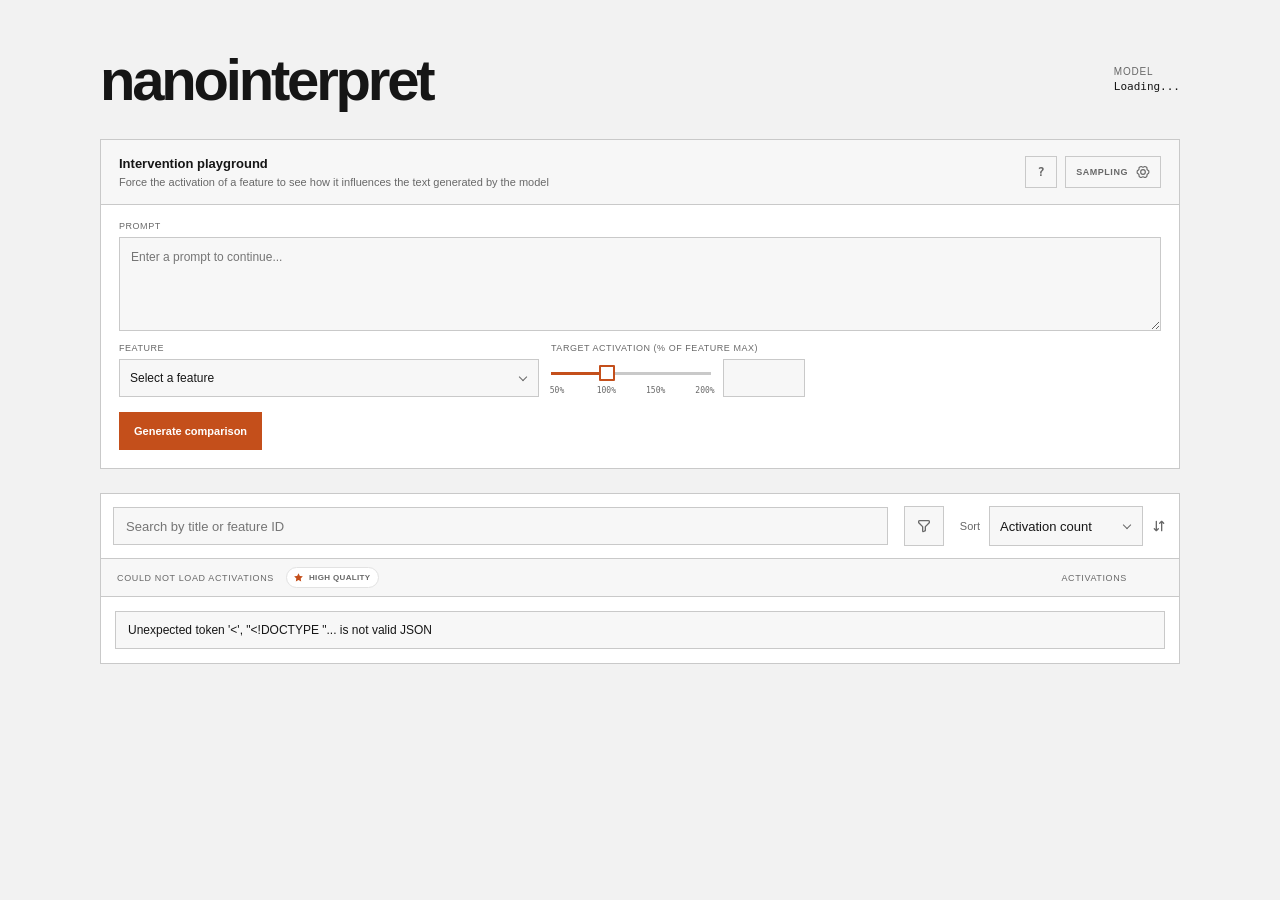
==== commit 1eb7e59a: "Minor tweaks" ====
--- a/visualizer/index.html
+++ b/visualizer/index.html
@@ -367,9 +367,13 @@
         <div class="list-heading">
           <span class="list-summary">
             <span id="result-count" role="status">Loading activations...</span>
-            <span class="feature-quality-legend" aria-label="Star = high quality feature">
+            <span
+              class="feature-quality-legend"
+              aria-label="Starred features are high quality"
+              title="Starred features are high quality"
+            >
               <span class="feature-star" aria-hidden="true"></span>
-              <span>= high quality feature</span>
+              <span>High quality</span>
             </span>
           </span>
           <span class="column-labels" aria-hidden="true">Activations</span>
--- a/visualizer/style.css
+++ b/visualizer/style.css
@@ -837,14 +837,21 @@
   min-width: 0;
 }
 .feature-quality-legend {
-  gap: 2px;
+  gap: 5px;
   flex: 0 0 auto;
-  letter-spacing: 0;
-  text-transform: none;
+  padding: 4px 7px 4px 6px;
+  border: 1px solid var(--soft-line);
+  border-radius: 999px;
+  color: var(--muted);
+  background: var(--surface);
+  font-size: 8px;
+  font-weight: 600;
+  letter-spacing: 0.045em;
+  line-height: 1;
 }
 .feature-quality-legend .feature-star {
-  width: 10px;
-  height: 10px;
+  width: 11px;
+  height: 11px;
 }
 .column-labels {
   display: grid;
@@ -1024,19 +1031,31 @@
   }
 }
 .token-summary h3,
-.range-heading {
+.range-heading h3 {
   margin: 0;
   font-size: 12px;
 }
 .token-summary h3 { margin-bottom: 9px; }
+.range-heading {
+  display: flex;
+  align-items: center;
+  gap: 8px;
+}
+.range-hint {
+  padding: 2px 5px;
+  border: 1px solid var(--line);
+  color: var(--muted);
+  font-size: 8px;
+  letter-spacing: 0.05em;
+}
 .token-group {
   display: grid;
-  grid-template-columns: 32px 1fr;
+  grid-template-columns: 44px 1fr;
   align-items: start;
   gap: 8px;
   + .token-group { margin-top: 6px; }
 }
-.token-percentile {
+.token-strength {
   padding-top: 3px;
   color: var(--muted);
   font-size: 9px;
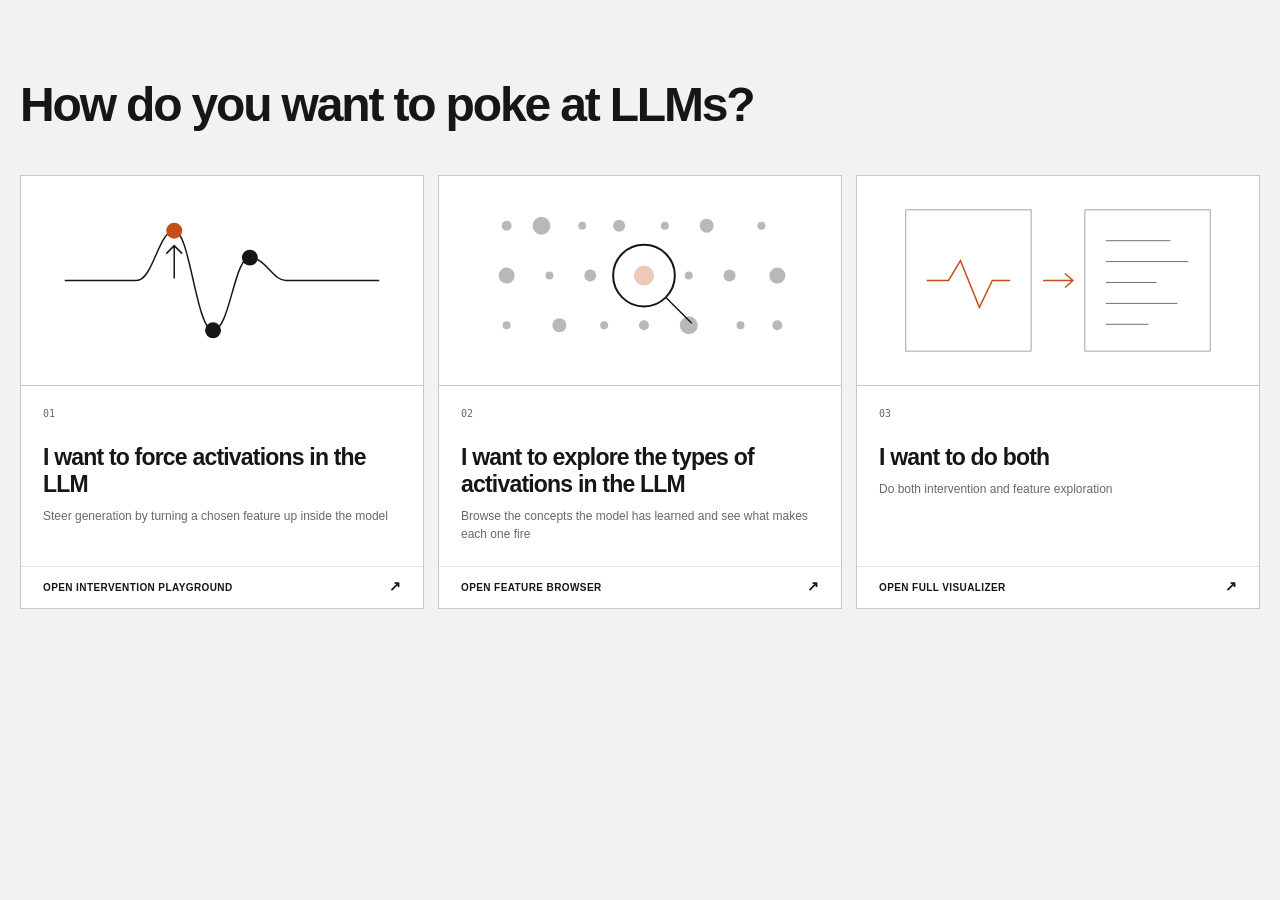
==== commit 012fb48c: "Add introductory choices" ====
--- a/visualizer/index.html
+++ b/visualizer/index.html
@@ -9,12 +9,80 @@
     <link rel="stylesheet" href="style.css" />
   </head>
   <body>
-    <main>
+    <main id="mode-picker" class="mode-picker">
+      <header class="mode-picker-header">
+        <h1>How do you want to poke at LLMs?</h1>
+      </header>
+
+      <div class="mode-cards">
+        <button class="mode-card" type="button" data-mode="intervene">
+          <span class="mode-illustration" aria-hidden="true">
+            <svg viewBox="0 0 360 210">
+              <path class="signal-line" d="M22 105H94C111 105 116 55 132 55s22 100 39 100 21-73 37-73 23 23 36 23h94" />
+              <circle class="node node-a" cx="132" cy="55" r="8" />
+              <circle class="node" cx="171" cy="155" r="8" />
+              <circle class="node" cx="208" cy="82" r="8" />
+              <path class="force-arrow" d="M132 103V70m-8 8 8-8 8 8" />
+            </svg>
+          </span>
+          <span class="mode-card-number">01</span>
+          <span class="mode-card-title">I want to force activations in the LLM</span>
+          <span class="mode-card-copy">Steer generation by turning a chosen feature up inside the model</span>
+          <span class="mode-card-action">Open intervention playground <span aria-hidden="true">↗</span></span>
+        </button>
+
+        <button class="mode-card" type="button" data-mode="explore">
+          <span class="mode-illustration" aria-hidden="true">
+            <svg viewBox="0 0 360 210">
+              <g class="feature-field">
+                <circle cx="46" cy="50" r="5" /><circle cx="81" cy="50" r="9" /><circle cx="122" cy="50" r="4" /><circle cx="159" cy="50" r="6" /><circle cx="205" cy="50" r="4" /><circle cx="247" cy="50" r="7" /><circle cx="302" cy="50" r="4" />
+                <circle cx="46" cy="100" r="8" /><circle cx="89" cy="100" r="4" /><circle cx="130" cy="100" r="6" /><circle cx="184" cy="100" r="10" /><circle cx="229" cy="100" r="4" /><circle cx="270" cy="100" r="6" /><circle cx="318" cy="100" r="8" />
+                <circle cx="46" cy="150" r="4" /><circle cx="99" cy="150" r="7" /><circle cx="144" cy="150" r="4" /><circle cx="184" cy="150" r="5" /><circle cx="229" cy="150" r="9" /><circle cx="281" cy="150" r="4" /><circle cx="318" cy="150" r="5" />
+              </g>
+              <circle class="lens" cx="184" cy="100" r="31" />
+              <path class="lens-handle" d="m206 122 26 26" />
+            </svg>
+          </span>
+          <span class="mode-card-number">02</span>
+          <span class="mode-card-title">I want to explore the types of activations in the LLM</span>
+          <span class="mode-card-copy">Browse the concepts the model has learned and see what makes each one fire</span>
+          <span class="mode-card-action">Open feature browser <span aria-hidden="true">↗</span></span>
+        </button>
+
+        <button class="mode-card" type="button" data-mode="both">
+          <span class="mode-illustration" aria-hidden="true">
+            <svg viewBox="0 0 360 210">
+              <rect class="panel-shape" x="27" y="34" width="126" height="142" />
+              <rect class="panel-shape" x="207" y="34" width="126" height="142" />
+              <path class="panel-signal" d="M48 105h22l12-20 19 47 13-27h18" />
+              <path class="bridge" d="M165 105h30m-8-7 8 7-8 7" />
+              <path class="panel-lines" d="M228 65h65M228 86h83M228 107h51M228 128h72M228 149h43" />
+            </svg>
+          </span>
+          <span class="mode-card-number">03</span>
+          <span class="mode-card-title">I want to do both</span>
+          <span class="mode-card-copy">Do both intervention and feature exploration</span>
+          <span class="mode-card-action">Open full visualizer <span aria-hidden="true">↗</span></span>
+        </button>
+      </div>
+    </main>
+
+    <main id="visualizer" class="visualizer" hidden>
       <header class="page-header">
-        <h1>nanointerpret</h1>
+        <div class="page-title">
+          <h1>nanointerpret</h1>
+          <a
+            class="github-link"
+            href="https://github.com/Belluxx/nanointerpret"
+            target="_blank"
+            rel="noreferrer"
+            aria-label="View nanointerpret on GitHub"
+          ></a>
+        </div>
         <dl class="dataset-meta" id="dataset-meta" aria-label="Activation metadata">
           <div><dt>Model</dt><dd>Loading...</dd></div>
         </dl>
+        <button id="change-mode-button" class="change-mode-button" type="button">Change mode</button>
       </header>
 
       <section class="playground" aria-labelledby="playground-title">
--- a/visualizer/style.css
+++ b/visualizer/style.css
@@ -45,6 +45,89 @@
   margin: 0 auto;
   padding: 52px 0 80px;
 }
+/* Entry mode */
+.mode-picker {
+  width: min(1240px, calc(100% - 40px));
+  min-height: 100vh;
+  padding-top: clamp(48px, 9vh, 108px);
+}
+.mode-picker-header {
+  margin-bottom: 46px;
+  h1 {
+    margin: 0;
+    font-size: clamp(30px, 4vw, 48px);
+    font-weight: 600;
+    letter-spacing: -0.045em;
+    line-height: 1;
+    white-space: nowrap;
+  }
+}
+.mode-cards {
+  display: grid;
+  grid-template-columns: repeat(3, 1fr);
+  gap: 14px;
+}
+.mode-card {
+  display: grid;
+  grid-template-columns: 1fr auto;
+  grid-template-rows: auto auto auto 1fr auto;
+  min-width: 0;
+  padding: 0;
+  border: 1px solid var(--line);
+  color: var(--text);
+  background: var(--surface);
+  cursor: pointer;
+  text-align: left;
+  transition: background 160ms ease, color 160ms ease;
+  &:hover, &:focus-visible {
+    outline: 0;
+    background: var(--text);
+    color: var(--background);
+    .mode-illustration { color: var(--background); }
+    .mode-card-copy, .mode-card-number { color: color-mix(in srgb, var(--background), transparent 35%); }
+    .mode-card-action { border-color: color-mix(in srgb, var(--background), transparent 72%); }
+  }
+}
+.mode-illustration {
+  grid-column: 1 / -1;
+  display: block;
+  height: 210px;
+  border-bottom: 1px solid var(--line);
+  color: var(--text);
+  svg { width: 100%; height: 100%; }
+  path, circle, rect { vector-effect: non-scaling-stroke; }
+}
+.signal-line, .force-arrow, .lens-handle, .bridge, .panel-signal {
+  fill: none; stroke: currentcolor; stroke-width: 1.5;
+}
+.node, .feature-field circle { fill: currentcolor; }
+.node-a { fill: var(--accent); }
+.panel-signal { stroke: var(--accent); }
+.feature-field { opacity: .3; }
+.feature-field circle:nth-child(11) { fill: var(--accent); opacity: 1; }
+.lens { fill: none; stroke: currentcolor; stroke-width: 2; }
+.panel-shape { fill: none; stroke: currentcolor; opacity: .38; }
+.panel-lines { fill: none; stroke: currentcolor; stroke-width: 1; opacity: .6; }
+.bridge { stroke: var(--accent); }
+.mode-card-number { padding: 22px 0 0 22px; color: var(--muted); font-family: var(--mono); font-size: 10px; }
+.mode-card-title { grid-column: 1 / -1; padding: 25px 22px 0; font-size: 23px; font-weight: 590; letter-spacing: -.035em; }
+.mode-card-copy { grid-column: 1 / -1; min-height: 68px; padding: 9px 22px 20px; color: var(--muted); font-size: 12px; line-height: 1.5; }
+.mode-card-action { grid-column: 1 / -1; padding: 15px 22px; border-top: 1px solid var(--soft-line); font-size: 10px; font-weight: 650; letter-spacing: .04em; text-transform: uppercase; }
+.mode-card-action span { float: right; font-size: 14px; line-height: .7; }
+.change-mode-button {
+  min-height: 30px;
+  padding: 0 10px;
+  border: 1px solid var(--line);
+  color: var(--muted);
+  background: transparent;
+  cursor: pointer;
+  font-size: 9px;
+  letter-spacing: .06em;
+  text-transform: uppercase;
+  &:hover { border-color: var(--text); color: var(--text); }
+}
+.visualizer[data-mode="intervene"] .browser,
+.visualizer[data-mode="explore"] .playground { display: none; }
 /* Page header */
 .page-header {
   display: flex;
@@ -59,6 +142,30 @@
     letter-spacing: -0.055em;
     line-height: 0.95;
   }
+}
+@media (max-width: 760px) {
+  .mode-picker-header h1 {
+    text-align: center;
+    white-space: normal;
+  }
+  .mode-cards { grid-template-columns: 1fr; }
+  .mode-illustration { height: 180px; }
+  .page-header { flex-wrap: wrap; }
+  .change-mode-button { order: 3; }
+}
+.page-title {
+  display: flex;
+  align-items: baseline;
+  gap: 16px;
+}
+.github-link {
+  flex: 0 0 30px;
+  height: 30px;
+  color: var(--text);
+  background: currentcolor;
+  mask: url("icons/github.svg") center / contain no-repeat;
+  -webkit-mask: url("icons/github.svg") center / contain no-repeat;
+  &:hover { color: var(--accent); }
 }
 .dataset-meta {
   display: flex;
@@ -1201,6 +1308,8 @@
     display: block;
     text-align: center;
   }
+  .page-title { justify-content: center; }
+  .github-link { transform: translateY(2px); }
   .dataset-meta { display: none; }
   .generation-results {
     &:not([hidden]) { grid-template-columns: 1fr; }
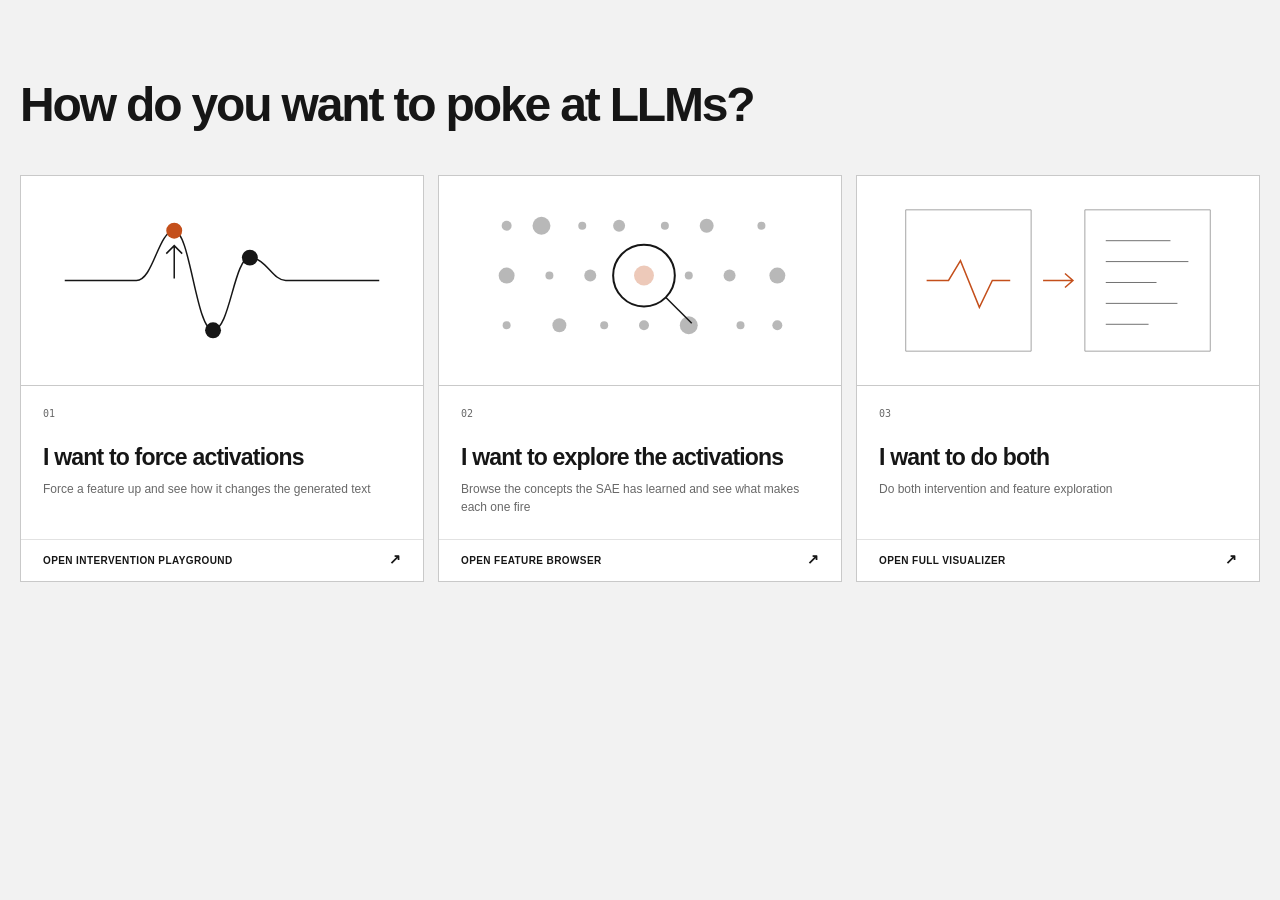
==== commit b1226e18: "Better texts" ====
--- a/visualizer/index.html
+++ b/visualizer/index.html
@@ -26,8 +26,8 @@
             </svg>
           </span>
           <span class="mode-card-number">01</span>
-          <span class="mode-card-title">I want to force activations in the LLM</span>
-          <span class="mode-card-copy">Steer generation by turning a chosen feature up inside the model</span>
+          <span class="mode-card-title">I want to force activations</span>
+          <span class="mode-card-copy">Force a feature up and see how it changes the generated text</span>
           <span class="mode-card-action">Open intervention playground <span aria-hidden="true">↗</span></span>
         </button>
 
@@ -44,8 +44,8 @@
             </svg>
           </span>
           <span class="mode-card-number">02</span>
-          <span class="mode-card-title">I want to explore the types of activations in the LLM</span>
-          <span class="mode-card-copy">Browse the concepts the model has learned and see what makes each one fire</span>
+          <span class="mode-card-title">I want to explore the activations</span>
+          <span class="mode-card-copy">Browse the concepts the SAE has learned and see what makes each one fire</span>
           <span class="mode-card-action">Open feature browser <span aria-hidden="true">↗</span></span>
         </button>
 
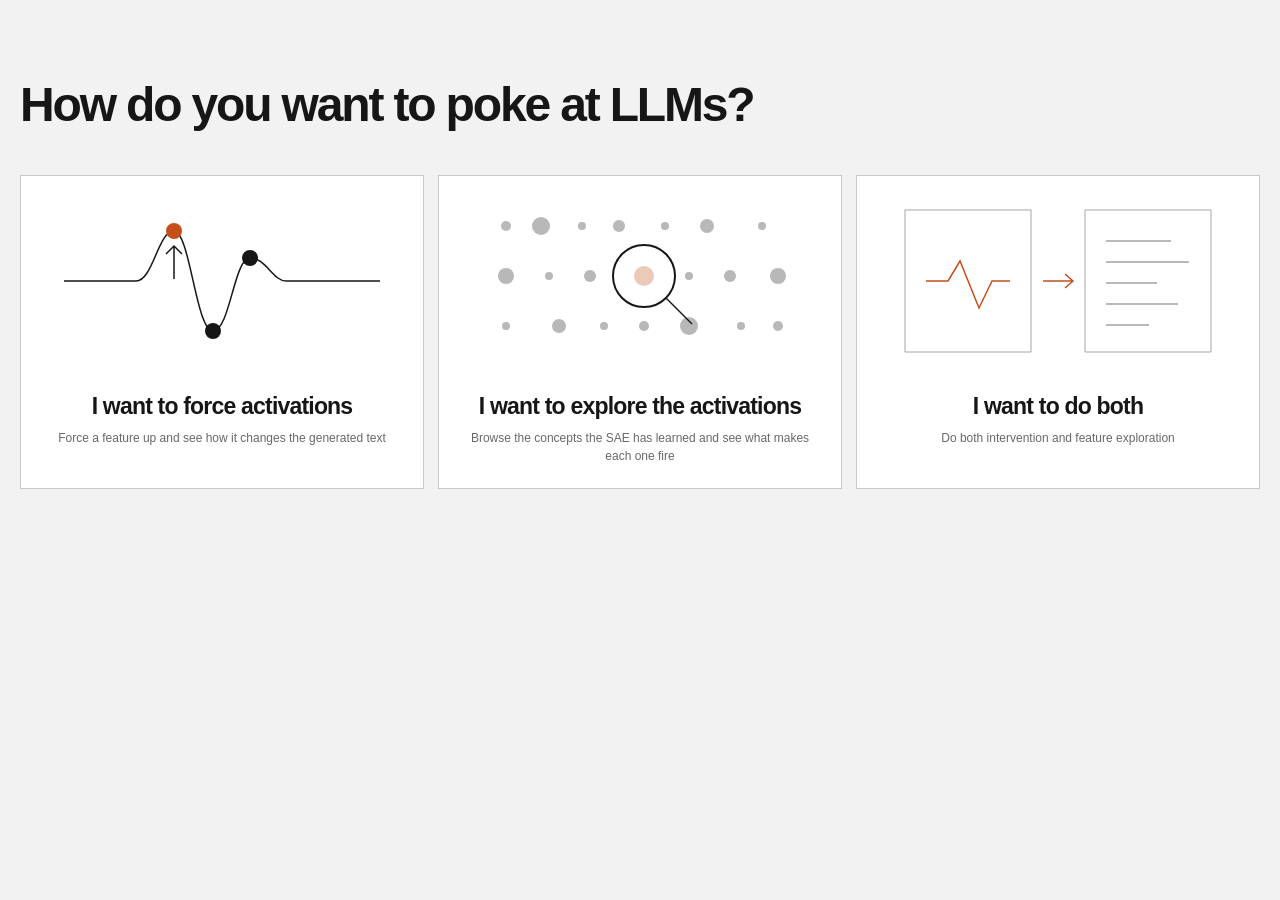
==== commit 729d4d28: "Better intro cards" ====
--- a/visualizer/index.html
+++ b/visualizer/index.html
@@ -25,10 +25,8 @@
               <path class="force-arrow" d="M132 103V70m-8 8 8-8 8 8" />
             </svg>
           </span>
-          <span class="mode-card-number">01</span>
           <span class="mode-card-title">I want to force activations</span>
           <span class="mode-card-copy">Force a feature up and see how it changes the generated text</span>
-          <span class="mode-card-action">Open intervention playground <span aria-hidden="true">↗</span></span>
         </button>
 
         <button class="mode-card" type="button" data-mode="explore">
@@ -43,10 +41,8 @@
               <path class="lens-handle" d="m206 122 26 26" />
             </svg>
           </span>
-          <span class="mode-card-number">02</span>
           <span class="mode-card-title">I want to explore the activations</span>
           <span class="mode-card-copy">Browse the concepts the SAE has learned and see what makes each one fire</span>
-          <span class="mode-card-action">Open feature browser <span aria-hidden="true">↗</span></span>
         </button>
 
         <button class="mode-card" type="button" data-mode="both">
@@ -59,10 +55,8 @@
               <path class="panel-lines" d="M228 65h65M228 86h83M228 107h51M228 128h72M228 149h43" />
             </svg>
           </span>
-          <span class="mode-card-number">03</span>
           <span class="mode-card-title">I want to do both</span>
           <span class="mode-card-copy">Do both intervention and feature exploration</span>
-          <span class="mode-card-action">Open full visualizer <span aria-hidden="true">↗</span></span>
         </button>
       </div>
     </main>
--- a/visualizer/style.css
+++ b/visualizer/style.css
@@ -69,30 +69,27 @@
 }
 .mode-card {
   display: grid;
-  grid-template-columns: 1fr auto;
-  grid-template-rows: auto auto auto 1fr auto;
+  grid-template-rows: auto auto 1fr;
   min-width: 0;
   padding: 0;
   border: 1px solid var(--line);
   color: var(--text);
   background: var(--surface);
   cursor: pointer;
-  text-align: left;
+  text-align: center;
   transition: background 160ms ease, color 160ms ease;
   &:hover, &:focus-visible {
     outline: 0;
     background: var(--text);
     color: var(--background);
     .mode-illustration { color: var(--background); }
-    .mode-card-copy, .mode-card-number { color: color-mix(in srgb, var(--background), transparent 35%); }
-    .mode-card-action { border-color: color-mix(in srgb, var(--background), transparent 72%); }
+    .mode-card-copy { color: color-mix(in srgb, var(--background), transparent 35%); }
   }
 }
 .mode-illustration {
   grid-column: 1 / -1;
   display: block;
   height: 210px;
-  border-bottom: 1px solid var(--line);
   color: var(--text);
   svg { width: 100%; height: 100%; }
   path, circle, rect { vector-effect: non-scaling-stroke; }
@@ -109,11 +106,8 @@
 .panel-shape { fill: none; stroke: currentcolor; opacity: .38; }
 .panel-lines { fill: none; stroke: currentcolor; stroke-width: 1; opacity: .6; }
 .bridge { stroke: var(--accent); }
-.mode-card-number { padding: 22px 0 0 22px; color: var(--muted); font-family: var(--mono); font-size: 10px; }
-.mode-card-title { grid-column: 1 / -1; padding: 25px 22px 0; font-size: 23px; font-weight: 590; letter-spacing: -.035em; }
-.mode-card-copy { grid-column: 1 / -1; min-height: 68px; padding: 9px 22px 20px; color: var(--muted); font-size: 12px; line-height: 1.5; }
-.mode-card-action { grid-column: 1 / -1; padding: 15px 22px; border-top: 1px solid var(--soft-line); font-size: 10px; font-weight: 650; letter-spacing: .04em; text-transform: uppercase; }
-.mode-card-action span { float: right; font-size: 14px; line-height: .7; }
+.mode-card-title { padding: 7px 22px 0; font-size: 23px; font-weight: 590; letter-spacing: -.035em; }
+.mode-card-copy { min-height: 68px; padding: 9px 22px 22px; color: var(--muted); font-size: 12px; line-height: 1.5; }
 .change-mode-button {
   min-height: 30px;
   padding: 0 10px;
@@ -150,8 +144,26 @@
   }
   .mode-cards { grid-template-columns: 1fr; }
   .mode-illustration { height: 180px; }
-  .page-header { flex-wrap: wrap; }
-  .change-mode-button { order: 3; }
+  .page-header {
+    flex-wrap: nowrap;
+    gap: 12px;
+  }
+  .change-mode-button {
+    flex: 0 0 auto;
+    min-height: 28px;
+    padding: 0 8px;
+    font-size: 8px;
+  }
+  .page-title {
+    min-width: 0;
+    gap: 8px;
+  }
+  .page-title h1 { font-size: clamp(26px, 8vw, 38px); }
+  .github-link {
+    flex-basis: 26px;
+    height: 26px;
+  }
+  .page-header .dataset-meta { display: none; }
 }
 .page-title {
   display: flex;
@@ -1305,12 +1317,10 @@
     padding-top: 32px;
   }
   .page-header {
-    display: block;
-    text-align: center;
-  }
-  .page-title { justify-content: center; }
+    display: flex;
+  }
+  .page-title { justify-content: flex-start; }
   .github-link { transform: translateY(2px); }
-  .dataset-meta { display: none; }
   .generation-results {
     &:not([hidden]) { grid-template-columns: 1fr; }
     article + article {
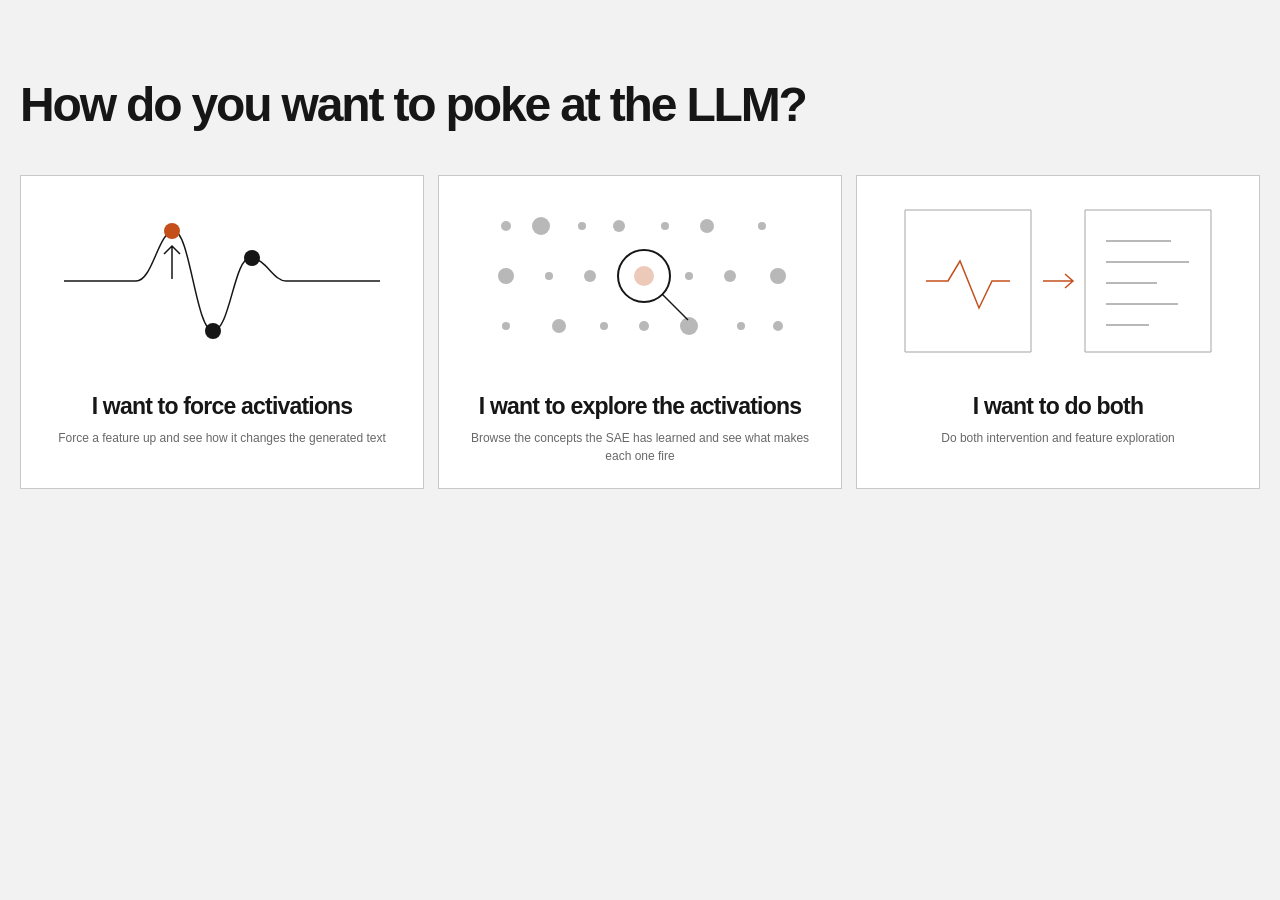
==== commit db23ea2e: "Minor UI fixes" ====
--- a/visualizer/index.html
+++ b/visualizer/index.html
@@ -11,7 +11,7 @@
   <body>
     <main id="mode-picker" class="mode-picker">
       <header class="mode-picker-header">
-        <h1>How do you want to poke at LLMs?</h1>
+        <h1>How do you want to poke at the LLM?</h1>
       </header>
 
       <div class="mode-cards">
@@ -19,10 +19,10 @@
           <span class="mode-illustration" aria-hidden="true">
             <svg viewBox="0 0 360 210">
               <path class="signal-line" d="M22 105H94C111 105 116 55 132 55s22 100 39 100 21-73 37-73 23 23 36 23h94" />
-              <circle class="node node-a" cx="132" cy="55" r="8" />
+              <circle class="node node-a" cx="130" cy="55" r="8" />
               <circle class="node" cx="171" cy="155" r="8" />
-              <circle class="node" cx="208" cy="82" r="8" />
-              <path class="force-arrow" d="M132 103V70m-8 8 8-8 8 8" />
+              <circle class="node" cx="210" cy="82" r="8" />
+              <path class="force-arrow" d="M130 103V70m-8 8 8-8 8 8" />
             </svg>
           </span>
           <span class="mode-card-title">I want to force activations</span>
@@ -37,8 +37,8 @@
                 <circle cx="46" cy="100" r="8" /><circle cx="89" cy="100" r="4" /><circle cx="130" cy="100" r="6" /><circle cx="184" cy="100" r="10" /><circle cx="229" cy="100" r="4" /><circle cx="270" cy="100" r="6" /><circle cx="318" cy="100" r="8" />
                 <circle cx="46" cy="150" r="4" /><circle cx="99" cy="150" r="7" /><circle cx="144" cy="150" r="4" /><circle cx="184" cy="150" r="5" /><circle cx="229" cy="150" r="9" /><circle cx="281" cy="150" r="4" /><circle cx="318" cy="150" r="5" />
               </g>
-              <circle class="lens" cx="184" cy="100" r="31" />
-              <path class="lens-handle" d="m206 122 26 26" />
+              <circle class="lens" cx="184" cy="100" r="26" />
+              <path class="lens-handle" d="m202 118 26 26" />
             </svg>
           </span>
           <span class="mode-card-title">I want to explore the activations</span>
--- a/visualizer/style.css
+++ b/visualizer/style.css
@@ -159,9 +159,9 @@
     gap: 8px;
   }
   .page-title h1 { font-size: clamp(26px, 8vw, 38px); }
-  .github-link {
-    flex-basis: 26px;
-    height: 26px;
+  .page-header .github-link {
+    flex-basis: 22px;
+    height: 22px;
   }
   .page-header .dataset-meta { display: none; }
 }
@@ -171,8 +171,8 @@
   gap: 16px;
 }
 .github-link {
-  flex: 0 0 30px;
-  height: 30px;
+  flex: 0 0 24px;
+  height: 24px;
   color: var(--text);
   background: currentcolor;
   mask: url("icons/github.svg") center / contain no-repeat;
